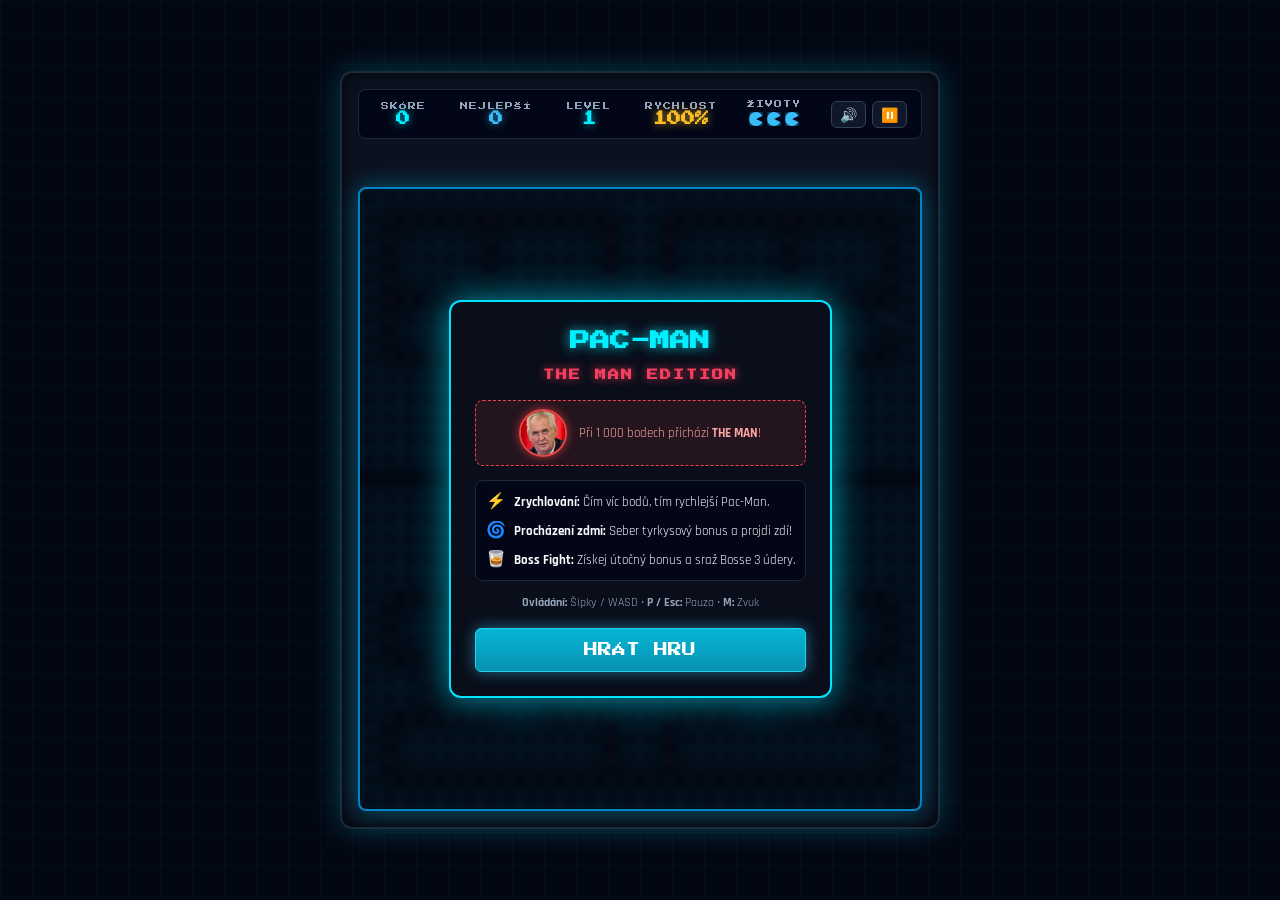
==== index.html @ f067da68 "Initial commit: PAC-MAN The Man Edition" ====
<!DOCTYPE html>
<html lang="cs">
<head>
  <meta charset="UTF-8">
  <meta name="viewport" content="width=device-width, initial-scale=1.0, maximum-scale=1.0, user-scalable=no">
  <title>PAC-MAN: THE MAN EDITION</title>
  <link rel="stylesheet" href="style.css">
  <link rel="preconnect" href="https://fonts.googleapis.com">
  <link rel="preconnect" href="https://fonts.gstatic.com" crossorigin>
  <link href="https://fonts.googleapis.com/css2?family=Press+Start+2P&family=Rajdhani:wght@600;700&display=swap" rel="stylesheet">
</head>
<body>
  <div class="arcade-cabinet">
    <!-- Top Header & HUD -->
    <header class="hud">
      <div class="hud-item score-box">
        <span class="hud-label">SKÓRE</span>
        <span id="scoreDisplay" class="hud-value neon-cyan">0</span>
      </div>

      <div class="hud-item high-score-box">
        <span class="hud-label">NEJLEPŠÍ</span>
        <span id="highScoreDisplay" class="hud-value neon-blue">0</span>
      </div>

      <div class="hud-item level-box">
        <span class="hud-label">LEVEL</span>
        <span id="levelDisplay" class="hud-value neon-cyan">1</span>
      </div>

      <div class="hud-item speed-box">
        <span class="hud-label">RYCHLOST</span>
        <span id="speedDisplay" class="hud-value neon-gold">100%</span>
      </div>

      <div class="hud-item lives-box">
        <span class="hud-label">ŽIVOTY</span>
        <div id="livesContainer" class="lives-icons"></div>
      </div>

      <div class="hud-controls">
        <button id="muteBtn" class="arcade-btn icon-btn" title="Vypnout/Zapnout zvuk (M)">🔊</button>
        <button id="pauseBtn" class="arcade-btn icon-btn" title="Pauza (P / Esc)">⏸️</button>
      </div>
    </header>

    <!-- Boss Health Bar (Active when The Man is alive) -->
    <div id="bossBarContainer" class="boss-bar-container hidden">
      <div class="boss-title-row">
        <span class="boss-name">⚠️ THE MAN ⚠️</span>
        <span id="bossHpText" class="boss-hp-text">HP: 3 / 3</span>
      </div>
      <div class="boss-bar-bg">
        <div id="bossHpFill" class="boss-bar-fill" style="width: 100%;"></div>
      </div>
    </div>

    <!-- Active Bonuses Status Bar -->
    <div id="bonusStatusContainer" class="bonus-status-container">
      <div id="wallPassBadge" class="bonus-badge hidden">
        <span class="badge-icon">🌀</span>
        <span class="badge-name">PROCHÁZENÍ ZDMI</span>
        <div class="badge-meter"><div id="wallPassMeter" class="badge-fill"></div></div>
        <span id="wallPassTimerText" class="badge-time">5.0s</span>
      </div>
      <div id="attackBadge" class="bonus-badge attack-badge hidden">
        <span class="badge-icon">⚡</span>
        <span class="badge-name">ÚTOK NA BOSSE</span>
        <div class="badge-meter"><div id="attackMeter" class="badge-fill"></div></div>
        <span id="attackTimerText" class="badge-time">6.0s</span>
      </div>
    </div>

    <!-- Canvas Game Viewport -->
    <div class="canvas-wrapper">
      <canvas id="gameCanvas" width="560" height="620"></canvas>

      <!-- Overlay Banner (for "THE MAN IS COMING!", level cleared, etc.) -->
      <div id="bannerOverlay" class="banner-overlay hidden">
        <div id="bannerText" class="banner-text">THE MAN IS COMING!</div>
      </div>

      <!-- Start Menu Modal -->
      <div id="startModal" class="game-modal">
        <div class="modal-content">
          <h1 class="game-title">PAC-MAN<br><span class="subtitle">THE MAN EDITION</span></h1>
          <div class="boss-teaser">
            <img src="zeman.png" alt="The Man" class="teaser-img" onerror="this.style.display='none'">
            <p class="teaser-text">Při 1 000 bodech přichází <strong>THE MAN</strong>!</p>
          </div>

          <div class="features-list">
            <div class="feature-item">
              <span class="feat-icon">⚡</span>
              <span><strong>Zrychlování:</strong> Čím víc bodů, tím rychlejší Pac-Man.</span>
            </div>
            <div class="feature-item">
              <span class="feat-icon">🌀</span>
              <span><strong>Procházení zdmi:</strong> Seber tyrkysový bonus a projdi zdí!</span>
            </div>
            <div class="feature-item">
              <span class="feat-icon">🥃</span>
              <span><strong>Boss Fight:</strong> Získej útočný bonus a sraž Bosse 3 údery.</span>
            </div>
          </div>

          <div class="controls-guide">
            <p><strong>Ovládání:</strong> Šipky / WASD &bull; <strong>P / Esc:</strong> Pauza &bull; <strong>M:</strong> Zvuk</p>
          </div>

          <button id="startBtn" class="arcade-btn start-btn">HRÁT HRU</button>
        </div>
      </div>

      <!-- Pause Modal -->
      <div id="pauseModal" class="game-modal hidden">
        <div class="modal-content pause-content">
          <h2>HRA POZASTAVENA</h2>
          <p>Stiskni <strong>P</strong> nebo klikni pro pokračování</p>
          <button id="resumeBtn" class="arcade-btn resume-btn">POKRAČOVAT</button>
        </div>
      </div>

      <!-- Game Over Modal -->
      <div id="gameOverModal" class="game-modal hidden">
        <div class="modal-content game-over-content">
          <h2 class="neon-red">GAME OVER</h2>
          <div class="result-stats">
            <p>Konečné skóre: <span id="finalScore" class="neon-cyan">0</span></p>
            <p>Dosažený level: <span id="finalLevel" class="neon-blue">1</span></p>
            <p id="newHighScoreAlert" class="new-record hidden">🏆 NOVÝ REKORD! 🏆</p>
          </div>
          <button id="restartBtn" class="arcade-btn restart-btn">HRÁT ZNOVU</button>
        </div>
      </div>

      <!-- Victory / Next Level Modal (optional celebratory card) -->
      <div id="levelClearModal" class="game-modal hidden">
        <div class="modal-content level-clear-content">
          <h2 class="neon-gold">ÚROVEŇ DOKONČENA!</h2>
          <p>Bonus za dokončení: <strong>+200 bodů</strong></p>
          <button id="nextLevelBtn" class="arcade-btn resume-btn">DALŠÍ ÚROVEŇ</button>
        </div>
      </div>
    </div>

    <!-- On-Screen Virtual D-Pad for Mobile / Touch -->
    <div id="touchControls" class="touch-controls">
      <div class="dpad-row">
        <button class="dpad-btn" data-dir="up">▲</button>
      </div>
      <div class="dpad-row">
        <button class="dpad-btn" data-dir="left">◀</button>
        <div class="dpad-center"></div>
        <button class="dpad-btn" data-dir="right">▶</button>
      </div>
      <div class="dpad-row">
        <button class="dpad-btn" data-dir="down">▼</button>
      </div>
    </div>
  </div>

  <script src="game.js"></script>
</body>
</html>
---- style.css ----
/* ==========================================================================
   PAC-MAN: THE MAN EDITION - Neon Cyberpunk Style Sheet
   ========================================================================== */

:root {
  --bg-color: #030712;
  --cabinet-bg: #0b1120;
  --wall-neon: #00e5ff;
  --wall-glow: rgba(0, 229, 255, 0.65);
  --pacman-color: #38bdf8;
  --pacman-glow: rgba(56, 189, 248, 0.85);
  --boss-neon: #ef4444;
  --boss-glow: rgba(239, 68, 68, 0.8);
  --bonus-cyan: #06b6d4;
  --bonus-gold: #fbbf24;
  --text-white: #f8fafc;
  --text-muted: #94a3b8;
  --font-retro: 'Press Start 2P', monospace;
  --font-ui: 'Rajdhani', sans-serif;
}

* {
  box-sizing: border-box;
  margin: 0;
  padding: 0;
  user-select: none;
  -webkit-user-select: none;
}

body {
  background-color: var(--bg-color);
  color: var(--text-white);
  font-family: var(--font-ui);
  display: flex;
  justify-content: center;
  align-items: center;
  min-height: 100vh;
  overflow-x: hidden;
  padding: 10px;
}

/* Background grid pattern */
body::before {
  content: "";
  position: fixed;
  top: 0;
  left: 0;
  width: 100%;
  height: 100%;
  background: 
    linear-gradient(rgba(0, 229, 255, 0.03) 1px, transparent 1px),
    linear-gradient(90deg, rgba(0, 229, 255, 0.03) 1px, transparent 1px);
  background-size: 32px 32px;
  pointer-events: none;
  z-index: 0;
}

/* Main Arcade Cabinet Container */
.arcade-cabinet {
  position: relative;
  z-index: 1;
  background: var(--cabinet-bg);
  border: 2px solid #1e293b;
  border-radius: 12px;
  box-shadow: 
    0 0 30px rgba(0, 229, 255, 0.25),
    inset 0 0 15px rgba(0, 0, 0, 0.8);
  padding: 16px;
  display: flex;
  flex-direction: column;
  align-items: center;
  max-width: 600px;
  width: 100%;
}

/* HUD Top Header */
.hud {
  display: flex;
  flex-wrap: wrap;
  justify-content: space-between;
  align-items: center;
  width: 100%;
  background: #020617;
  border: 1px solid #1e293b;
  border-radius: 8px;
  padding: 10px 14px;
  margin-bottom: 12px;
  gap: 8px;
  box-shadow: inset 0 2px 4px rgba(0, 0, 0, 0.6);
}

.hud-item {
  display: flex;
  flex-direction: column;
  align-items: center;
  min-width: 60px;
}

.hud-label {
  font-family: var(--font-retro);
  font-size: 8px;
  color: var(--text-muted);
  letter-spacing: 1px;
  margin-bottom: 2px;
}

.hud-value {
  font-family: var(--font-retro);
  font-size: 14px;
  font-weight: bold;
}

.neon-cyan {
  color: #00f0ff;
  text-shadow: 0 0 8px rgba(0, 240, 255, 0.7);
}

.neon-blue {
  color: #38bdf8;
  text-shadow: 0 0 8px rgba(56, 189, 248, 0.7);
}

.neon-gold {
  color: #fbbf24;
  text-shadow: 0 0 8px rgba(251, 191, 36, 0.7);
}

.neon-red {
  color: #ef4444;
  text-shadow: 0 0 10px rgba(239, 68, 68, 0.8);
}

.lives-icons {
  display: flex;
  gap: 4px;
  align-items: center;
  height: 18px;
}

.life-icon {
  width: 14px;
  height: 14px;
  background-color: var(--pacman-color);
  border-radius: 50%;
  box-shadow: 0 0 6px var(--pacman-glow);
  clip-path: polygon(100% 75%, 50% 50%, 100% 25%, 100% 0, 0 0, 0 100%, 100% 100%);
  display: inline-block;
}

.hud-controls {
  display: flex;
  gap: 6px;
}

/* Boss Health Bar */
.boss-bar-container {
  width: 100%;
  background: #1e1014;
  border: 1px solid #7f1d1d;
  border-radius: 6px;
  padding: 6px 12px;
  margin-bottom: 8px;
  animation: pulse-border 1.2s infinite alternate;
}

@keyframes pulse-border {
  0% { box-shadow: 0 0 5px rgba(239, 68, 68, 0.4); border-color: #ef4444; }
  100% { box-shadow: 0 0 18px rgba(239, 68, 68, 0.85); border-color: #ff8888; }
}

.boss-title-row {
  display: flex;
  justify-content: space-between;
  font-family: var(--font-retro);
  font-size: 10px;
  margin-bottom: 4px;
  color: #fca5a5;
}

.boss-bar-bg {
  width: 100%;
  height: 12px;
  background: #450a0a;
  border-radius: 4px;
  overflow: hidden;
  border: 1px solid #ef4444;
}

.boss-bar-fill {
  height: 100%;
  background: linear-gradient(90deg, #dc2626, #f87171);
  box-shadow: 0 0 10px #ef4444;
  transition: width 0.3s ease;
}

/* Bonus Badges & Progress Bars */
.bonus-status-container {
  display: flex;
  gap: 10px;
  width: 100%;
  margin-bottom: 8px;
  min-height: 28px;
}

.bonus-badge {
  flex: 1;
  display: flex;
  align-items: center;
  background: rgba(6, 182, 212, 0.15);
  border: 1px solid #06b6d4;
  border-radius: 6px;
  padding: 4px 8px;
  gap: 8px;
  box-shadow: 0 0 8px rgba(6, 182, 212, 0.4);
}

.attack-badge {
  background: rgba(245, 158, 11, 0.15);
  border-color: #f59e0b;
  box-shadow: 0 0 8px rgba(245, 158, 11, 0.4);
}

.badge-icon {
  font-size: 14px;
}

.badge-name {
  font-size: 11px;
  font-weight: 700;
  letter-spacing: 0.5px;
  white-space: nowrap;
}

.badge-meter {
  flex: 1;
  height: 8px;
  background: rgba(0, 0, 0, 0.6);
  border-radius: 4px;
  overflow: hidden;
  border: 1px solid rgba(255, 255, 255, 0.2);
}

.badge-fill {
  height: 100%;
  width: 100%;
  background: #06b6d4;
  box-shadow: 0 0 6px #06b6d4;
  transition: width 0.1s linear;
}

.attack-badge .badge-fill {
  background: #f59e0b;
  box-shadow: 0 0 6px #f59e0b;
}

.badge-time {
  font-family: var(--font-retro);
  font-size: 9px;
  min-width: 32px;
  text-align: right;
}

/* Canvas Viewport */
.canvas-wrapper {
  position: relative;
  background: #000;
  border-radius: 8px;
  border: 2px solid #0284c7;
  box-shadow: 
    0 0 25px rgba(0, 229, 255, 0.35),
    inset 0 0 20px rgba(0, 0, 0, 0.95);
  overflow: hidden;
  display: flex;
  justify-content: center;
  align-items: center;
}

canvas {
  display: block;
  max-width: 100%;
  height: auto;
  image-rendering: pixelated;
}

/* Announcement Banner Overlay */
.banner-overlay {
  position: absolute;
  top: 40%;
  left: 0;
  width: 100%;
  background: rgba(0, 0, 0, 0.88);
  border-top: 3px solid #ef4444;
  border-bottom: 3px solid #ef4444;
  padding: 16px 0;
  text-align: center;
  z-index: 20;
  box-shadow: 0 0 30px rgba(239, 68, 68, 0.8);
  animation: banner-zoom 0.4s ease-out;
}

@keyframes banner-zoom {
  0% { transform: scale(0.6); opacity: 0; }
  100% { transform: scale(1); opacity: 1; }
}

.banner-text {
  font-family: var(--font-retro);
  font-size: 16px;
  color: #fee2e2;
  text-shadow: 0 0 12px #ef4444;
  letter-spacing: 2px;
  animation: text-pulse 0.5s infinite alternate;
}

@keyframes text-pulse {
  0% { color: #fee2e2; text-shadow: 0 0 10px #ef4444; }
  100% { color: #fca5a5; text-shadow: 0 0 25px #ff2222; }
}

/* Modals */
.game-modal {
  position: absolute;
  top: 0;
  left: 0;
  width: 100%;
  height: 100%;
  background: rgba(3, 7, 18, 0.92);
  display: flex;
  justify-content: center;
  align-items: center;
  z-index: 30;
  backdrop-filter: blur(4px);
}

.modal-content {
  background: #090e1a;
  border: 2px solid var(--wall-neon);
  border-radius: 12px;
  padding: 24px;
  text-align: center;
  max-width: 88%;
  box-shadow: 0 0 35px var(--wall-glow);
}

.game-title {
  font-family: var(--font-retro);
  font-size: 20px;
  color: #00f0ff;
  text-shadow: 0 0 12px rgba(0, 240, 255, 0.8);
  line-height: 1.5;
  margin-bottom: 14px;
}

.game-title .subtitle {
  font-size: 11px;
  color: #f43f5e;
  text-shadow: 0 0 10px rgba(244, 63, 94, 0.8);
  letter-spacing: 2px;
}

.boss-teaser {
  display: flex;
  align-items: center;
  justify-content: center;
  gap: 12px;
  background: rgba(239, 68, 68, 0.12);
  border: 1px dashed #ef4444;
  border-radius: 8px;
  padding: 8px 12px;
  margin-bottom: 14px;
}

.teaser-img {
  width: 48px;
  height: 48px;
  object-fit: cover;
  border-radius: 50%;
  border: 2px solid #ef4444;
  box-shadow: 0 0 10px rgba(239, 68, 68, 0.7);
}

.teaser-text {
  font-size: 13px;
  color: #fca5a5;
  text-align: left;
}

.features-list {
  display: flex;
  flex-direction: column;
  gap: 8px;
  text-align: left;
  font-size: 13px;
  margin-bottom: 14px;
  background: #020617;
  padding: 10px;
  border-radius: 8px;
  border: 1px solid #1e293b;
}

.feature-item {
  display: flex;
  align-items: center;
  gap: 8px;
}

.feat-icon {
  font-size: 16px;
}

.controls-guide {
  font-size: 12px;
  color: var(--text-muted);
  margin-bottom: 18px;
}

/* Buttons */
.arcade-btn {
  font-family: var(--font-retro);
  font-size: 12px;
  padding: 12px 24px;
  color: #fff;
  background: linear-gradient(180deg, #0284c7, #0369a1);
  border: 1px solid #38bdf8;
  border-radius: 6px;
  cursor: pointer;
  box-shadow: 0 0 15px rgba(56, 189, 248, 0.5);
  transition: all 0.15s ease;
}

.arcade-btn:hover {
  transform: translateY(-2px);
  background: linear-gradient(180deg, #0ea5e9, #0284c7);
  box-shadow: 0 0 22px rgba(56, 189, 248, 0.85);
}

.arcade-btn:active {
  transform: translateY(1px);
}

.icon-btn {
  font-size: 14px;
  padding: 4px 8px;
  background: #0f172a;
  border-color: #334155;
  box-shadow: none;
}

.icon-btn:hover {
  background: #1e293b;
  box-shadow: 0 0 8px rgba(0, 229, 255, 0.3);
}

.start-btn {
  width: 100%;
  font-size: 14px;
  padding: 14px 20px;
  background: linear-gradient(180deg, #06b6d4, #0891b2);
  border-color: #22d3ee;
}

.restart-btn {
  background: linear-gradient(180deg, #ef4444, #b91c1c);
  border-color: #f87171;
  box-shadow: 0 0 15px rgba(239, 68, 68, 0.5);
}

.restart-btn:hover {
  background: linear-gradient(180deg, #f87171, #dc2626);
  box-shadow: 0 0 22px rgba(239, 68, 68, 0.8);
}

.result-stats {
  font-size: 16px;
  margin: 18px 0;
  display: flex;
  flex-direction: column;
  gap: 8px;
}

.new-record {
  font-family: var(--font-retro);
  font-size: 12px;
  color: #fbbf24;
  margin-top: 8px;
  animation: pulse-gold 0.8s infinite alternate;
}

@keyframes pulse-gold {
  0% { transform: scale(1); text-shadow: 0 0 6px #fbbf24; }
  100% { transform: scale(1.05); text-shadow: 0 0 18px #fef08a; }
}

/* Virtual Touch D-Pad */
.touch-controls {
  display: none;
  flex-direction: column;
  align-items: center;
  margin-top: 14px;
  gap: 6px;
  width: 100%;
}

.dpad-row {
  display: flex;
  gap: 8px;
  align-items: center;
}

.dpad-center {
  width: 50px;
  height: 50px;
}

.dpad-btn {
  width: 54px;
  height: 54px;
  background: #0f172a;
  border: 2px solid #0284c7;
  border-radius: 10px;
  color: #38bdf8;
  font-size: 20px;
  display: flex;
  justify-content: center;
  align-items: center;
  box-shadow: 0 0 10px rgba(2, 132, 199, 0.4);
}

.dpad-btn:active {
  background: #0284c7;
  color: #fff;
  transform: scale(0.95);
}

/* Utility */
.hidden {
  display: none !important;
}

/* Responsive adjustments */
@media (max-width: 600px) {
  .arcade-cabinet {
    padding: 10px;
  }
  .hud {
    padding: 6px 8px;
  }
  .hud-label {
    font-size: 7px;
  }
  .hud-value {
    font-size: 11px;
  }
  .touch-controls {
    display: flex;
  }
}
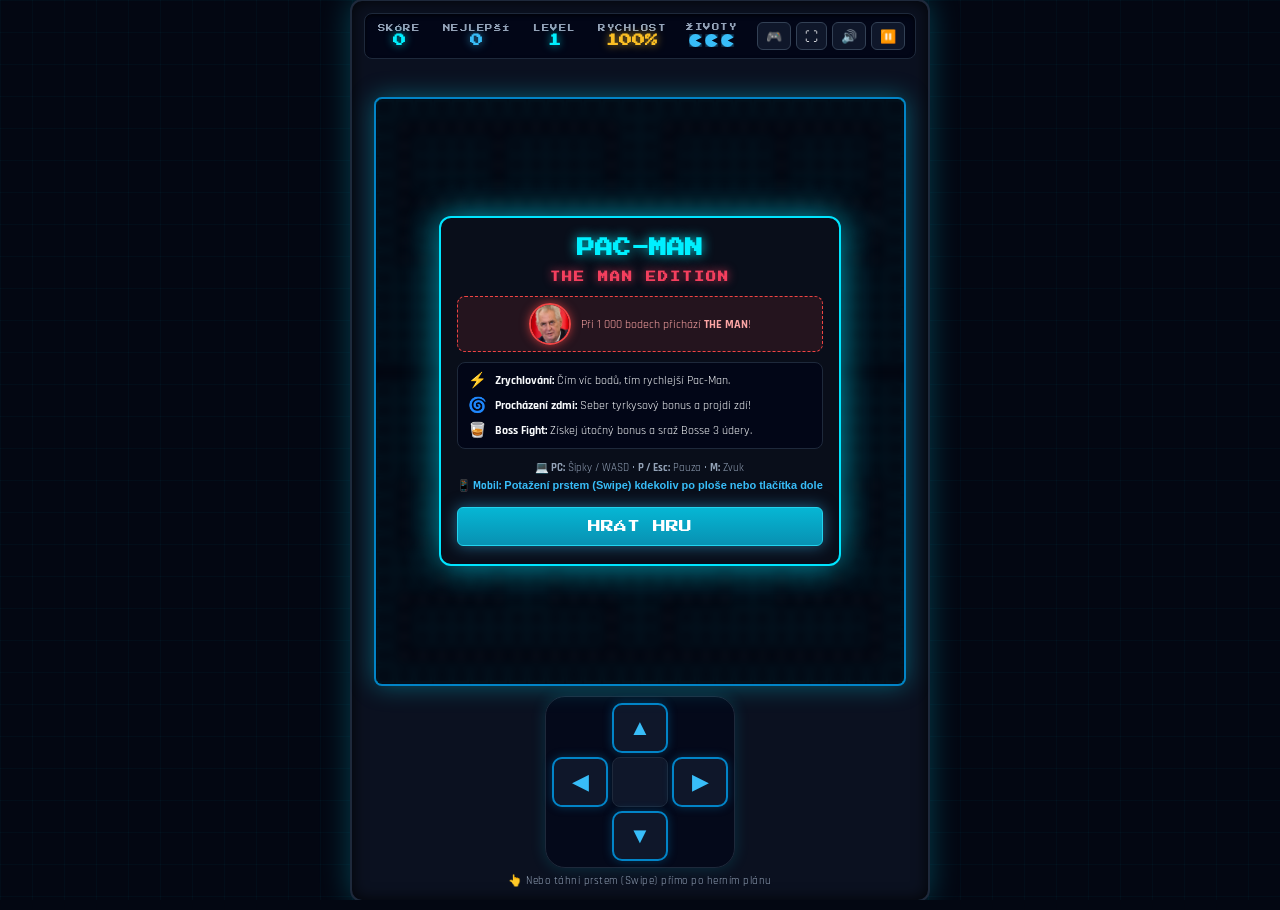
==== commit ad3d1710: "feat: full mobile optimization with touch swipe, cross D-pad, fullscreen, and haptics" ====
--- a/index.html
+++ b/index.html
@@ -2,7 +2,11 @@
 <html lang="cs">
 <head>
   <meta charset="UTF-8">
-  <meta name="viewport" content="width=device-width, initial-scale=1.0, maximum-scale=1.0, user-scalable=no">
+  <meta name="viewport" content="width=device-width, initial-scale=1.0, maximum-scale=1.0, user-scalable=no, viewport-fit=cover">
+  <meta name="theme-color" content="#030712">
+  <meta name="apple-mobile-web-app-capable" content="yes">
+  <meta name="mobile-web-app-capable" content="yes">
+  <meta name="apple-mobile-web-app-status-bar-style" content="black-translucent">
   <title>PAC-MAN: THE MAN EDITION</title>
   <link rel="stylesheet" href="style.css">
   <link rel="preconnect" href="https://fonts.googleapis.com">
@@ -39,6 +43,8 @@
       </div>
 
       <div class="hud-controls">
+        <button id="dpadToggleBtn" class="arcade-btn icon-btn" title="Přepnout zobrazení tlačítek (D-Pad)">🎮</button>
+        <button id="fullscreenBtn" class="arcade-btn icon-btn" title="Celá obrazovka">⛶</button>
         <button id="muteBtn" class="arcade-btn icon-btn" title="Vypnout/Zapnout zvuk (M)">🔊</button>
         <button id="pauseBtn" class="arcade-btn icon-btn" title="Pauza (P / Esc)">⏸️</button>
       </div>
@@ -72,7 +78,7 @@
     </div>
 
     <!-- Canvas Game Viewport -->
-    <div class="canvas-wrapper">
+    <div id="canvasWrapper" class="canvas-wrapper">
       <canvas id="gameCanvas" width="560" height="620"></canvas>
 
       <!-- Overlay Banner (for "THE MAN IS COMING!", level cleared, etc.) -->
@@ -105,7 +111,8 @@
           </div>
 
           <div class="controls-guide">
-            <p><strong>Ovládání:</strong> Šipky / WASD &bull; <strong>P / Esc:</strong> Pauza &bull; <strong>M:</strong> Zvuk</p>
+            <p><strong>💻 PC:</strong> Šipky / WASD &bull; <strong>P / Esc:</strong> Pauza &bull; <strong>M:</strong> Zvuk</p>
+            <p class="mobile-hint"><strong>📱 Mobil:</strong> Potažení prstem (Swipe) kdekoliv po ploše nebo tlačítka dole</p>
           </div>
 
           <button id="startBtn" class="arcade-btn start-btn">HRÁT HRU</button>
@@ -116,7 +123,7 @@
       <div id="pauseModal" class="game-modal hidden">
         <div class="modal-content pause-content">
           <h2>HRA POZASTAVENA</h2>
-          <p>Stiskni <strong>P</strong> nebo klikni pro pokračování</p>
+          <p>Stiskni <strong>P</strong> nebo pokračuj kliknutím</p>
           <button id="resumeBtn" class="arcade-btn resume-btn">POKRAČOVAT</button>
         </div>
       </div>
@@ -134,7 +141,7 @@
         </div>
       </div>
 
-      <!-- Victory / Next Level Modal (optional celebratory card) -->
+      <!-- Victory / Next Level Modal -->
       <div id="levelClearModal" class="game-modal hidden">
         <div class="modal-content level-clear-content">
           <h2 class="neon-gold">ÚROVEŇ DOKONČENA!</h2>
@@ -146,17 +153,14 @@
 
     <!-- On-Screen Virtual D-Pad for Mobile / Touch -->
     <div id="touchControls" class="touch-controls">
-      <div class="dpad-row">
-        <button class="dpad-btn" data-dir="up">▲</button>
+      <div class="dpad-cross">
+        <button class="dpad-btn dpad-up" data-dir="up" aria-label="Nahoru">▲</button>
+        <button class="dpad-btn dpad-left" data-dir="left" aria-label="Doleva">◀</button>
+        <div class="dpad-core"></div>
+        <button class="dpad-btn dpad-right" data-dir="right" aria-label="Doprava">▶</button>
+        <button class="dpad-btn dpad-down" data-dir="down" aria-label="Dolů">▼</button>
       </div>
-      <div class="dpad-row">
-        <button class="dpad-btn" data-dir="left">◀</button>
-        <div class="dpad-center"></div>
-        <button class="dpad-btn" data-dir="right">▶</button>
-      </div>
-      <div class="dpad-row">
-        <button class="dpad-btn" data-dir="down">▼</button>
-      </div>
+      <div class="touch-hint">👆 Nebo táhni prstem (Swipe) přímo po herním plánu</div>
     </div>
   </div>
 
--- a/style.css
+++ b/style.css
@@ -1,5 +1,5 @@
 /* ==========================================================================
-   PAC-MAN: THE MAN EDITION - Neon Cyberpunk Style Sheet
+   PAC-MAN: THE MAN EDITION - Neon Cyberpunk Style Sheet & Mobile Optimizations
    ========================================================================== */
 
 :root {
@@ -25,6 +25,14 @@
   padding: 0;
   user-select: none;
   -webkit-user-select: none;
+  -webkit-tap-highlight-color: transparent;
+}
+
+html, body {
+  width: 100%;
+  height: 100%;
+  overflow-x: hidden;
+  touch-action: manipulation;
 }
 
 body {
@@ -34,9 +42,8 @@
   display: flex;
   justify-content: center;
   align-items: center;
-  min-height: 100vh;
-  overflow-x: hidden;
-  padding: 10px;
+  min-height: 100dvh;
+  padding: 8px;
 }
 
 /* Background grid pattern */
@@ -65,11 +72,11 @@
   box-shadow: 
     0 0 30px rgba(0, 229, 255, 0.25),
     inset 0 0 15px rgba(0, 0, 0, 0.8);
-  padding: 16px;
+  padding: 12px;
   display: flex;
   flex-direction: column;
   align-items: center;
-  max-width: 600px;
+  max-width: 580px;
   width: 100%;
 }
 
@@ -83,9 +90,9 @@
   background: #020617;
   border: 1px solid #1e293b;
   border-radius: 8px;
-  padding: 10px 14px;
-  margin-bottom: 12px;
-  gap: 8px;
+  padding: 8px 10px;
+  margin-bottom: 8px;
+  gap: 6px;
   box-shadow: inset 0 2px 4px rgba(0, 0, 0, 0.6);
 }
 
@@ -93,20 +100,20 @@
   display: flex;
   flex-direction: column;
   align-items: center;
-  min-width: 60px;
+  min-width: 48px;
 }
 
 .hud-label {
   font-family: var(--font-retro);
-  font-size: 8px;
+  font-size: 7.5px;
   color: var(--text-muted);
-  letter-spacing: 1px;
+  letter-spacing: 0.5px;
   margin-bottom: 2px;
 }
 
 .hud-value {
   font-family: var(--font-retro);
-  font-size: 14px;
+  font-size: 13px;
   font-weight: bold;
 }
 
@@ -132,14 +139,14 @@
 
 .lives-icons {
   display: flex;
-  gap: 4px;
-  align-items: center;
-  height: 18px;
+  gap: 3px;
+  align-items: center;
+  height: 16px;
 }
 
 .life-icon {
-  width: 14px;
-  height: 14px;
+  width: 13px;
+  height: 13px;
   background-color: var(--pacman-color);
   border-radius: 50%;
   box-shadow: 0 0 6px var(--pacman-glow);
@@ -149,7 +156,7 @@
 
 .hud-controls {
   display: flex;
-  gap: 6px;
+  gap: 5px;
 }
 
 /* Boss Health Bar */
@@ -158,8 +165,8 @@
   background: #1e1014;
   border: 1px solid #7f1d1d;
   border-radius: 6px;
-  padding: 6px 12px;
-  margin-bottom: 8px;
+  padding: 5px 10px;
+  margin-bottom: 6px;
   animation: pulse-border 1.2s infinite alternate;
 }
 
@@ -172,14 +179,14 @@
   display: flex;
   justify-content: space-between;
   font-family: var(--font-retro);
-  font-size: 10px;
-  margin-bottom: 4px;
+  font-size: 9px;
+  margin-bottom: 3px;
   color: #fca5a5;
 }
 
 .boss-bar-bg {
   width: 100%;
-  height: 12px;
+  height: 10px;
   background: #450a0a;
   border-radius: 4px;
   overflow: hidden;
@@ -196,10 +203,10 @@
 /* Bonus Badges & Progress Bars */
 .bonus-status-container {
   display: flex;
-  gap: 10px;
-  width: 100%;
-  margin-bottom: 8px;
-  min-height: 28px;
+  gap: 8px;
+  width: 100%;
+  margin-bottom: 6px;
+  min-height: 24px;
 }
 
 .bonus-badge {
@@ -209,8 +216,8 @@
   background: rgba(6, 182, 212, 0.15);
   border: 1px solid #06b6d4;
   border-radius: 6px;
-  padding: 4px 8px;
-  gap: 8px;
+  padding: 3px 6px;
+  gap: 6px;
   box-shadow: 0 0 8px rgba(6, 182, 212, 0.4);
 }
 
@@ -221,11 +228,11 @@
 }
 
 .badge-icon {
-  font-size: 14px;
+  font-size: 13px;
 }
 
 .badge-name {
-  font-size: 11px;
+  font-size: 10px;
   font-weight: 700;
   letter-spacing: 0.5px;
   white-space: nowrap;
@@ -233,7 +240,7 @@
 
 .badge-meter {
   flex: 1;
-  height: 8px;
+  height: 7px;
   background: rgba(0, 0, 0, 0.6);
   border-radius: 4px;
   overflow: hidden;
@@ -255,8 +262,8 @@
 
 .badge-time {
   font-family: var(--font-retro);
-  font-size: 9px;
-  min-width: 32px;
+  font-size: 8.5px;
+  min-width: 28px;
   text-align: right;
 }
 
@@ -273,13 +280,18 @@
   display: flex;
   justify-content: center;
   align-items: center;
+  touch-action: none;
+  max-width: 100%;
 }
 
 canvas {
   display: block;
   max-width: 100%;
   height: auto;
+  max-height: 65vh;
+  object-fit: contain;
   image-rendering: pixelated;
+  touch-action: none;
 }
 
 /* Announcement Banner Overlay */
@@ -288,10 +300,10 @@
   top: 40%;
   left: 0;
   width: 100%;
-  background: rgba(0, 0, 0, 0.88);
+  background: rgba(0, 0, 0, 0.9);
   border-top: 3px solid #ef4444;
   border-bottom: 3px solid #ef4444;
-  padding: 16px 0;
+  padding: 14px 0;
   text-align: center;
   z-index: 20;
   box-shadow: 0 0 30px rgba(239, 68, 68, 0.8);
@@ -305,7 +317,7 @@
 
 .banner-text {
   font-family: var(--font-retro);
-  font-size: 16px;
+  font-size: 15px;
   color: #fee2e2;
   text-shadow: 0 0 12px #ef4444;
   letter-spacing: 2px;
@@ -324,35 +336,38 @@
   left: 0;
   width: 100%;
   height: 100%;
-  background: rgba(3, 7, 18, 0.92);
+  background: rgba(3, 7, 18, 0.94);
   display: flex;
   justify-content: center;
   align-items: center;
   z-index: 30;
   backdrop-filter: blur(4px);
+  padding: 10px;
 }
 
 .modal-content {
   background: #090e1a;
   border: 2px solid var(--wall-neon);
   border-radius: 12px;
-  padding: 24px;
+  padding: 18px 16px;
   text-align: center;
-  max-width: 88%;
+  max-width: 95%;
+  max-height: 94%;
+  overflow-y: auto;
   box-shadow: 0 0 35px var(--wall-glow);
 }
 
 .game-title {
   font-family: var(--font-retro);
-  font-size: 20px;
+  font-size: 18px;
   color: #00f0ff;
   text-shadow: 0 0 12px rgba(0, 240, 255, 0.8);
-  line-height: 1.5;
-  margin-bottom: 14px;
+  line-height: 1.4;
+  margin-bottom: 10px;
 }
 
 .game-title .subtitle {
-  font-size: 11px;
+  font-size: 10px;
   color: #f43f5e;
   text-shadow: 0 0 10px rgba(244, 63, 94, 0.8);
   letter-spacing: 2px;
@@ -362,17 +377,17 @@
   display: flex;
   align-items: center;
   justify-content: center;
-  gap: 12px;
+  gap: 10px;
   background: rgba(239, 68, 68, 0.12);
   border: 1px dashed #ef4444;
   border-radius: 8px;
-  padding: 8px 12px;
-  margin-bottom: 14px;
+  padding: 6px 10px;
+  margin-bottom: 10px;
 }
 
 .teaser-img {
-  width: 48px;
-  height: 48px;
+  width: 42px;
+  height: 42px;
   object-fit: cover;
   border-radius: 50%;
   border: 2px solid #ef4444;
@@ -380,7 +395,7 @@
 }
 
 .teaser-text {
-  font-size: 13px;
+  font-size: 12px;
   color: #fca5a5;
   text-align: left;
 }
@@ -388,12 +403,12 @@
 .features-list {
   display: flex;
   flex-direction: column;
-  gap: 8px;
+  gap: 6px;
   text-align: left;
-  font-size: 13px;
-  margin-bottom: 14px;
+  font-size: 12px;
+  margin-bottom: 12px;
   background: #020617;
-  padding: 10px;
+  padding: 8px 10px;
   border-radius: 8px;
   border: 1px solid #1e293b;
 }
@@ -405,20 +420,26 @@
 }
 
 .feat-icon {
-  font-size: 16px;
+  font-size: 15px;
 }
 
 .controls-guide {
-  font-size: 12px;
+  font-size: 11px;
   color: var(--text-muted);
-  margin-bottom: 18px;
+  margin-bottom: 14px;
+}
+
+.mobile-hint {
+  color: #38bdf8;
+  margin-top: 4px;
+  font-weight: 600;
 }
 
 /* Buttons */
 .arcade-btn {
   font-family: var(--font-retro);
-  font-size: 12px;
-  padding: 12px 24px;
+  font-size: 11px;
+  padding: 10px 18px;
   color: #fff;
   background: linear-gradient(180deg, #0284c7, #0369a1);
   border: 1px solid #38bdf8;
@@ -426,6 +447,7 @@
   cursor: pointer;
   box-shadow: 0 0 15px rgba(56, 189, 248, 0.5);
   transition: all 0.15s ease;
+  touch-action: manipulation;
 }
 
 .arcade-btn:hover {
@@ -439,8 +461,8 @@
 }
 
 .icon-btn {
-  font-size: 14px;
-  padding: 4px 8px;
+  font-size: 13px;
+  padding: 5px 8px;
   background: #0f172a;
   border-color: #334155;
   box-shadow: none;
@@ -453,8 +475,8 @@
 
 .start-btn {
   width: 100%;
-  font-size: 14px;
-  padding: 14px 20px;
+  font-size: 13px;
+  padding: 12px 18px;
   background: linear-gradient(180deg, #06b6d4, #0891b2);
   border-color: #22d3ee;
 }
@@ -471,18 +493,18 @@
 }
 
 .result-stats {
-  font-size: 16px;
-  margin: 18px 0;
+  font-size: 15px;
+  margin: 14px 0;
   display: flex;
   flex-direction: column;
-  gap: 8px;
+  gap: 6px;
 }
 
 .new-record {
   font-family: var(--font-retro);
-  font-size: 12px;
+  font-size: 11px;
   color: #fbbf24;
-  margin-top: 8px;
+  margin-top: 6px;
   animation: pulse-gold 0.8s infinite alternate;
 }
 
@@ -491,45 +513,95 @@
   100% { transform: scale(1.05); text-shadow: 0 0 18px #fef08a; }
 }
 
-/* Virtual Touch D-Pad */
+/* ==========================================================================
+   MOBILE CONTROLS: ERGONOMIC CROSS D-PAD
+   ========================================================================== */
 .touch-controls {
-  display: none;
+  display: flex;
   flex-direction: column;
   align-items: center;
-  margin-top: 14px;
-  gap: 6px;
-  width: 100%;
-}
-
-.dpad-row {
-  display: flex;
-  gap: 8px;
-  align-items: center;
-}
-
-.dpad-center {
-  width: 50px;
-  height: 50px;
+  margin-top: 10px;
+  gap: 4px;
+  width: 100%;
+  touch-action: none;
+}
+
+.dpad-cross {
+  display: grid;
+  grid-template-columns: 56px 56px 56px;
+  grid-template-rows: 50px 50px 50px;
+  gap: 4px;
+  justify-content: center;
+  align-items: center;
+  background: rgba(2, 6, 23, 0.7);
+  padding: 6px;
+  border-radius: 20px;
+  border: 1px solid #1e293b;
+  box-shadow: 0 0 15px rgba(0, 229, 255, 0.15);
+}
+
+.dpad-core {
+  grid-column: 2;
+  grid-row: 2;
+  width: 100%;
+  height: 100%;
+  background: #0f172a;
+  border-radius: 8px;
+  border: 1px solid #1e293b;
 }
 
 .dpad-btn {
-  width: 54px;
-  height: 54px;
+  width: 100%;
+  height: 100%;
   background: #0f172a;
   border: 2px solid #0284c7;
   border-radius: 10px;
   color: #38bdf8;
-  font-size: 20px;
+  font-size: 22px;
   display: flex;
   justify-content: center;
   align-items: center;
-  box-shadow: 0 0 10px rgba(2, 132, 199, 0.4);
-}
-
-.dpad-btn:active {
+  box-shadow: 0 0 10px rgba(2, 132, 199, 0.35);
+  cursor: pointer;
+  touch-action: manipulation;
+  transition: all 0.08s ease;
+}
+
+.dpad-up {
+  grid-column: 2;
+  grid-row: 1;
+}
+
+.dpad-left {
+  grid-column: 1;
+  grid-row: 2;
+}
+
+.dpad-right {
+  grid-column: 3;
+  grid-row: 2;
+}
+
+.dpad-down {
+  grid-column: 2;
+  grid-row: 3;
+}
+
+.dpad-btn:active,
+.dpad-btn.active {
   background: #0284c7;
-  color: #fff;
-  transform: scale(0.95);
+  color: #ffffff;
+  border-color: #38bdf8;
+  box-shadow: 0 0 18px rgba(56, 189, 248, 0.9);
+  transform: scale(0.92);
+}
+
+.touch-hint {
+  font-size: 11px;
+  color: var(--text-muted);
+  letter-spacing: 0.5px;
+  text-align: center;
+  margin-top: 2px;
 }
 
 /* Utility */
@@ -537,21 +609,68 @@
   display: none !important;
 }
 
-/* Responsive adjustments */
-@media (max-width: 600px) {
+/* ==========================================================================
+   RESPONSIVE ADJUSTMENTS FOR MOBILES & TABLETS
+   ========================================================================== */
+@media (max-width: 640px) {
+  body {
+    padding: 4px;
+    align-items: flex-start;
+  }
+
   .arcade-cabinet {
-    padding: 10px;
-  }
+    padding: 6px;
+    border: none;
+    box-shadow: none;
+    border-radius: 6px;
+    max-width: 100vw;
+  }
+
   .hud {
     padding: 6px 8px;
-  }
+    margin-bottom: 6px;
+    gap: 4px;
+  }
+
+  .hud-item {
+    min-width: 42px;
+  }
+
   .hud-label {
-    font-size: 7px;
-  }
+    font-size: 6.5px;
+  }
+
   .hud-value {
     font-size: 11px;
   }
-  .touch-controls {
-    display: flex;
-  }
-}
+
+  .hud-controls .icon-btn {
+    padding: 4px 6px;
+    font-size: 11px;
+  }
+
+  .dpad-cross {
+    grid-template-columns: 50px 50px 50px;
+    grid-template-rows: 44px 44px 44px;
+    gap: 3px;
+  }
+
+  .dpad-btn {
+    font-size: 18px;
+  }
+}
+
+@media (max-width: 400px) {
+  .hud-item {
+    min-width: 36px;
+  }
+  
+  .hud-value {
+    font-size: 10px;
+  }
+
+  .dpad-cross {
+    grid-template-columns: 46px 46px 46px;
+    grid-template-rows: 40px 40px 40px;
+  }
+}
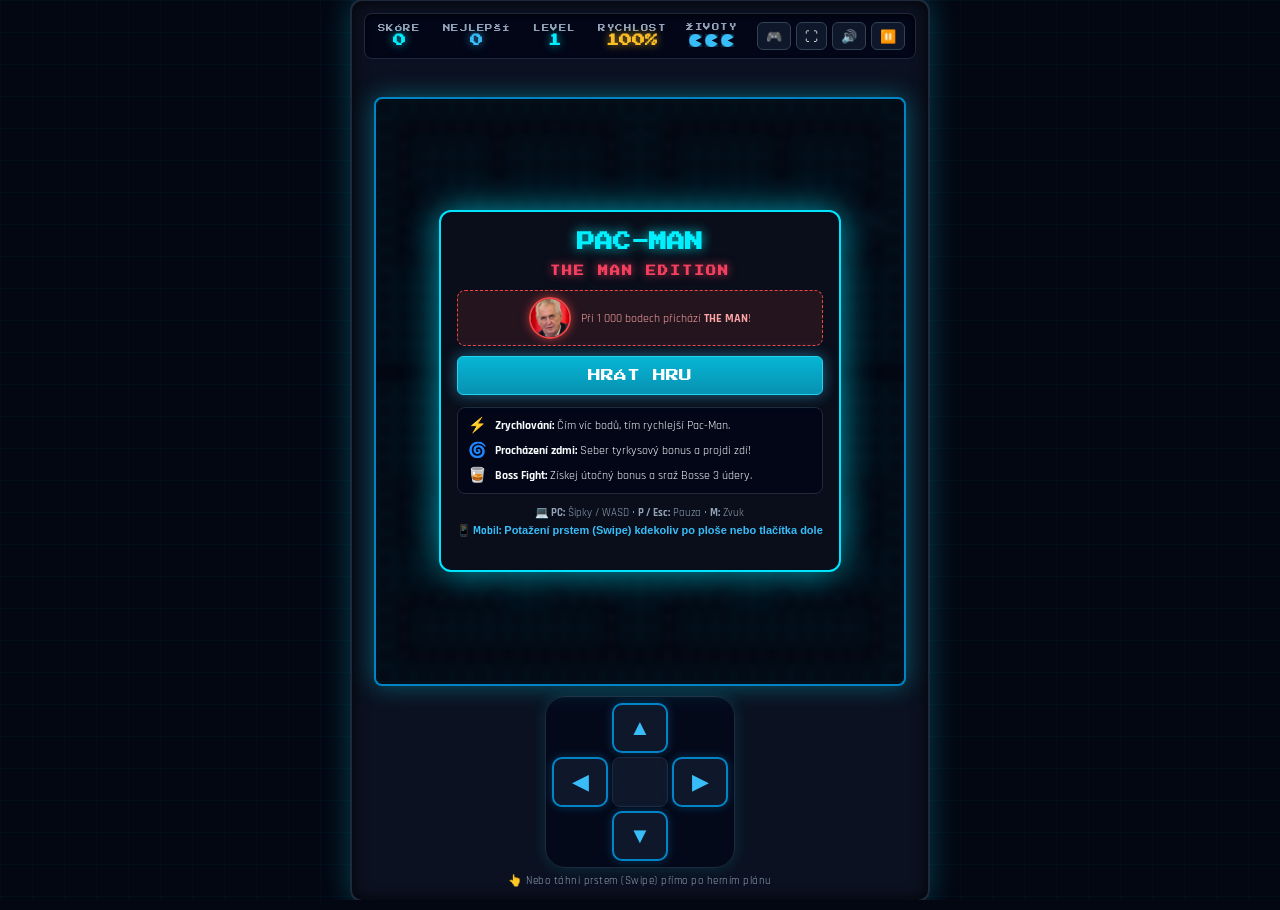
==== commit cf294f3a: "fix: make mobile start and boss fight reliably playable" ====
--- a/index.html
+++ b/index.html
@@ -4,6 +4,7 @@
   <meta charset="UTF-8">
   <meta name="viewport" content="width=device-width, initial-scale=1.0, maximum-scale=1.0, user-scalable=no, viewport-fit=cover">
   <meta name="theme-color" content="#030712">
+  <link rel="icon" href="data:,">
   <meta name="apple-mobile-web-app-capable" content="yes">
   <meta name="mobile-web-app-capable" content="yes">
   <meta name="apple-mobile-web-app-status-bar-style" content="black-translucent">
@@ -95,6 +96,8 @@
             <p class="teaser-text">Při 1 000 bodech přichází <strong>THE MAN</strong>!</p>
           </div>
 
+          <button id="startBtn" class="arcade-btn start-btn">HRÁT HRU</button>
+
           <div class="features-list">
             <div class="feature-item">
               <span class="feat-icon">⚡</span>
@@ -115,7 +118,6 @@
             <p class="mobile-hint"><strong>📱 Mobil:</strong> Potažení prstem (Swipe) kdekoliv po ploše nebo tlačítka dole</p>
           </div>
 
-          <button id="startBtn" class="arcade-btn start-btn">HRÁT HRU</button>
         </div>
       </div>
 
--- a/style.css
+++ b/style.css
@@ -477,6 +477,7 @@
   width: 100%;
   font-size: 13px;
   padding: 12px 18px;
+  margin-bottom: 12px;
   background: linear-gradient(180deg, #06b6d4, #0891b2);
   border-color: #22d3ee;
 }
@@ -670,7 +671,20 @@
   }
 
   .dpad-cross {
-    grid-template-columns: 46px 46px 46px;
-    grid-template-rows: 40px 40px 40px;
-  }
-}
+    grid-template-columns: 48px 48px 48px;
+    grid-template-rows: 48px 48px 48px;
+  }
+}
+
+@media (max-width: 640px) and (max-height: 650px) {
+  canvas { max-height: calc(100dvh - 272px); }
+  .touch-controls { margin-top: 5px; }
+  .dpad-cross {
+    grid-template-columns: 44px 44px 44px;
+    grid-template-rows: 44px 44px 44px;
+    gap: 3px;
+    padding: 4px;
+  }
+  .touch-hint { display: none; }
+  .hud { margin-bottom: 3px; }
+}
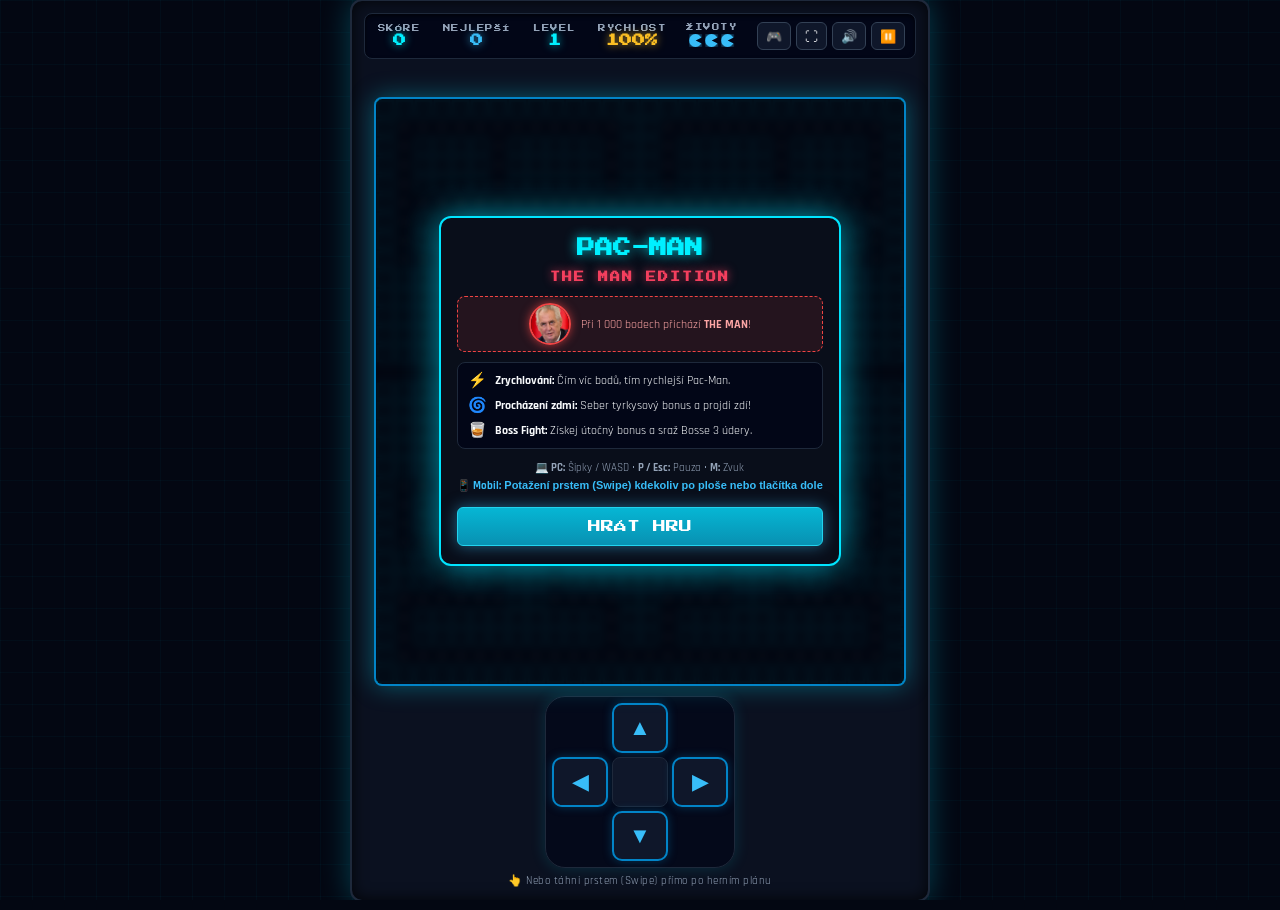
==== commit 3de8e48f: "Revert "fix: make mobile start and boss fight reliably playable" This reverts commit cf294f3a2be91f8" ====
--- a/index.html
+++ b/index.html
@@ -4,7 +4,6 @@
   <meta charset="UTF-8">
   <meta name="viewport" content="width=device-width, initial-scale=1.0, maximum-scale=1.0, user-scalable=no, viewport-fit=cover">
   <meta name="theme-color" content="#030712">
-  <link rel="icon" href="data:,">
   <meta name="apple-mobile-web-app-capable" content="yes">
   <meta name="mobile-web-app-capable" content="yes">
   <meta name="apple-mobile-web-app-status-bar-style" content="black-translucent">
@@ -96,8 +95,6 @@
             <p class="teaser-text">Při 1 000 bodech přichází <strong>THE MAN</strong>!</p>
           </div>
 
-          <button id="startBtn" class="arcade-btn start-btn">HRÁT HRU</button>
-
           <div class="features-list">
             <div class="feature-item">
               <span class="feat-icon">⚡</span>
@@ -118,6 +115,7 @@
             <p class="mobile-hint"><strong>📱 Mobil:</strong> Potažení prstem (Swipe) kdekoliv po ploše nebo tlačítka dole</p>
           </div>
 
+          <button id="startBtn" class="arcade-btn start-btn">HRÁT HRU</button>
         </div>
       </div>
 
--- a/style.css
+++ b/style.css
@@ -477,7 +477,6 @@
   width: 100%;
   font-size: 13px;
   padding: 12px 18px;
-  margin-bottom: 12px;
   background: linear-gradient(180deg, #06b6d4, #0891b2);
   border-color: #22d3ee;
 }
@@ -671,20 +670,7 @@
   }
 
   .dpad-cross {
-    grid-template-columns: 48px 48px 48px;
-    grid-template-rows: 48px 48px 48px;
-  }
-}
-
-@media (max-width: 640px) and (max-height: 650px) {
-  canvas { max-height: calc(100dvh - 272px); }
-  .touch-controls { margin-top: 5px; }
-  .dpad-cross {
-    grid-template-columns: 44px 44px 44px;
-    grid-template-rows: 44px 44px 44px;
-    gap: 3px;
-    padding: 4px;
-  }
-  .touch-hint { display: none; }
-  .hud { margin-bottom: 3px; }
-}
+    grid-template-columns: 46px 46px 46px;
+    grid-template-rows: 40px 40px 40px;
+  }
+}
